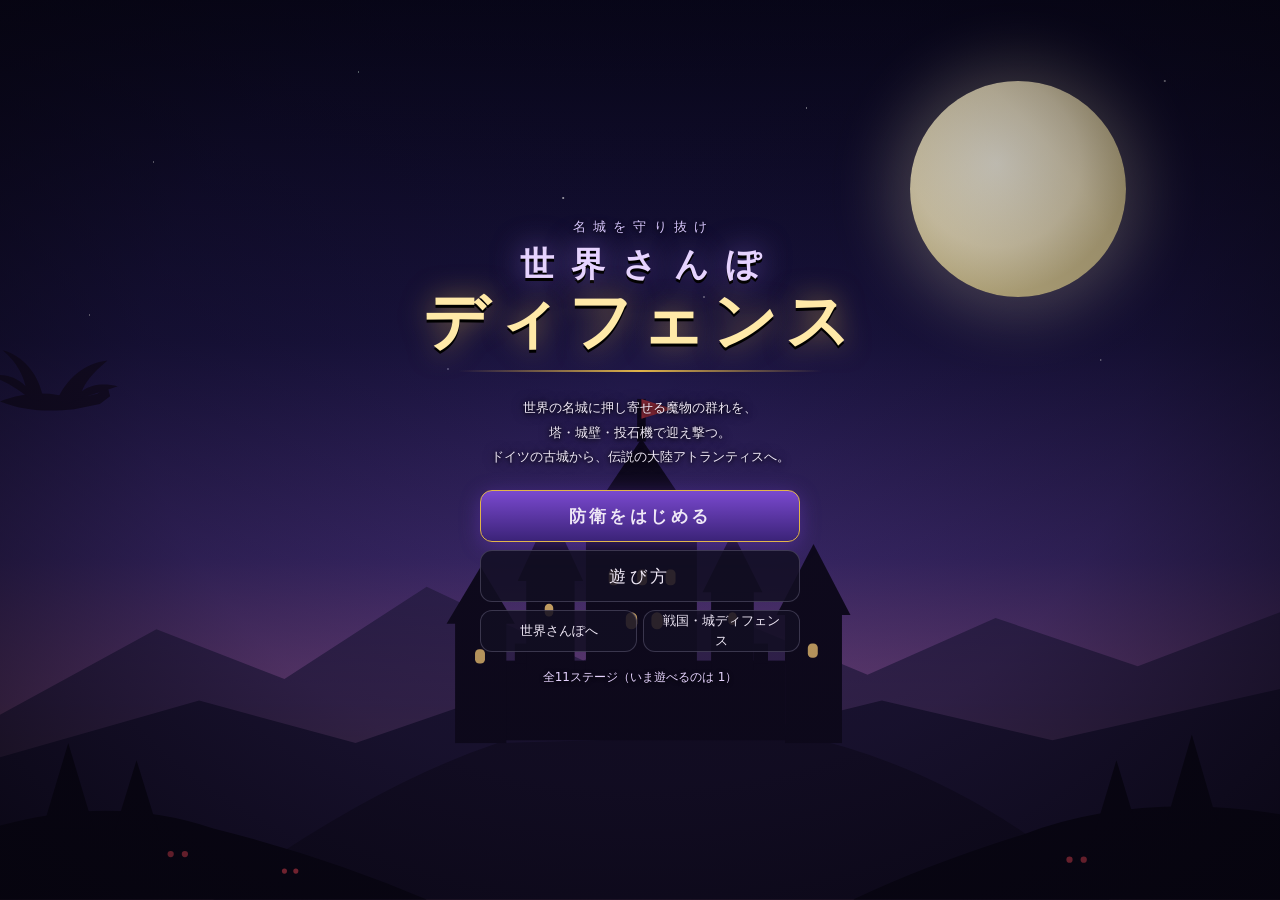
==== world/index.html @ 7fe962d1 "世界さんぽディフェンス（タワー配置型）を追加：スタート画面・本体・ハイデルベルク城の設定 Co-Authored-By: Claude Opus 5.5 <noreply@anthropic.com>" ====
<!DOCTYPE html>
<html lang="ja">
<head>
<meta charset="utf-8">
<meta name="viewport" content="width=device-width,initial-scale=1,viewport-fit=cover">
<meta name="theme-color" content="#120d24">
<meta name="apple-mobile-web-app-capable" content="yes">
<meta name="description" content="世界の名城に押し寄せる魔物の群れを、塔・城壁・投石機で迎え撃つタワーディフェンス">
<title>世界さんぽディフェンス</title>
<style>
:root{--gold:#e2b54a;--tx:#efe8f6;--pa:rgba(18,14,34,.86);--ln:rgba(226,214,255,.2)}
*{box-sizing:border-box}
html,body{margin:0;height:100%;background:#0d0a1c;color:var(--tx);font:500 14px/1.6 "Hiragino Sans","Noto Sans JP",system-ui,sans-serif;-webkit-text-size-adjust:100%}
body{overflow:hidden;-webkit-user-select:none;user-select:none}
button,a{font:inherit;color:inherit}
.mc{font-family:"Hiragino Mincho ProN","Yu Mincho","Noto Serif JP",serif}
/* 背景: 月夜の城と竜（このゲームのために描いた影絵） */
.sky{position:fixed;inset:0;background:linear-gradient(180deg,#07061a 0%,#1a1440 38%,#3d2a6e 62%,#7a4a8a 78%,#c27a7a 90%)}
.stars{position:fixed;inset:0;background-image:radial-gradient(1px 1px at 12% 18%,#fff,transparent),radial-gradient(1px 1px at 28% 8%,#dfe,transparent),radial-gradient(1.5px 1.5px at 44% 22%,#fff,transparent),radial-gradient(1px 1px at 63% 12%,#fff,transparent),radial-gradient(1px 1px at 79% 26%,#eef,transparent),radial-gradient(1.5px 1.5px at 91% 9%,#fff,transparent),radial-gradient(1px 1px at 7% 35%,#fff,transparent),radial-gradient(1px 1px at 55% 33%,#fff,transparent),radial-gradient(1px 1px at 86% 40%,#fff,transparent),radial-gradient(1px 1px at 35% 41%,#ddf,transparent);animation:tw 5s ease-in-out infinite alternate}
@keyframes tw{to{opacity:.55}}
.moon{position:fixed;right:12%;top:9%;width:24vmin;height:24vmin;border-radius:50%;background:radial-gradient(circle at 40% 38%,#fffbe8 0%,#f3e7c0 45%,#d8c890 70%);box-shadow:0 0 60px 18px rgba(255,240,200,.28)}
#bg{position:fixed;inset:0;z-index:0}
#bg svg{position:absolute;left:50%;bottom:0;transform:translateX(-50%);width:max(100%,900px);height:auto}
#bg::after{content:"";position:absolute;inset:0;background:radial-gradient(ellipse at 50% 42%,transparent 0%,rgba(8,5,18,.3) 55%,rgba(6,4,14,.85) 100%)}
.drag{animation:fly 16s linear infinite}
@keyframes fly{from{transform:translate(-160px,30px)}to{transform:translate(1060px,-40px)}}
.scr{position:fixed;inset:0;z-index:2;display:flex;align-items:center;justify-content:center;padding:calc(env(safe-area-inset-top,0px) + 12px) 12px calc(env(safe-area-inset-bottom,0px) + 12px);overflow:auto}
.scr[hidden]{display:none}
/* タイトル */
#title{flex-direction:column;text-align:center;gap:14px}
.logo{position:relative;padding:4px 18px 10px;animation:in 1s ease-out}
.logo small{display:block;color:#d9c8ff;font-size:13px;letter-spacing:.55em;padding-left:.55em;margin-bottom:8px;text-shadow:0 1px 4px #000}
.logo h1{margin:0;color:#f6ecff;font-weight:800;line-height:1.15;text-shadow:0 3px 0 #000,0 0 30px rgba(141,107,216,.75)}
.logo h1 span{display:block;white-space:nowrap}
.logo .l1{font-size:clamp(20px,6vw,34px);letter-spacing:.5em;padding-left:.5em;color:#e6d3ff}
.logo .l2{font-size:clamp(34px,10.5vw,64px);letter-spacing:.1em;color:#ffe9a8;text-shadow:0 3px 0 #000,0 0 28px rgba(226,181,74,.6)}
.logo::after{content:"";display:block;height:2px;margin:12px auto 0;width:84%;background:linear-gradient(90deg,transparent,var(--gold),transparent)}
.lead{margin:0;font-size:13px;line-height:1.9;text-shadow:0 1px 4px #000,0 0 12px rgba(0,0,0,.7)}
.menu{display:flex;flex-direction:column;gap:8px;width:min(320px,90%);margin-top:6px;animation:in 1.3s ease-out}
.btn{display:inline-flex;align-items:center;justify-content:center;min-height:44px;padding:0 14px;border-radius:12px;border:1px solid var(--ln);background:var(--pa);text-decoration:none;cursor:pointer;-webkit-tap-highlight-color:transparent}
.btn:active{transform:scale(.97)}
.go{background:linear-gradient(180deg,#7a49cf,#3b2378);border-color:var(--gold);font-weight:700;box-shadow:0 4px 20px rgba(110,60,200,.45)}
.menu>.btn{min-height:52px;font-size:17px;letter-spacing:.2em}
.sub{display:flex;gap:6px} .sub .btn{flex:1;font-size:12.5px;min-height:40px}
.prog{margin:2px 0 0;font-size:12px;color:#e6d3ff;text-shadow:0 1px 4px #000}
@keyframes in{from{opacity:0;transform:translateY(10px)}}
/* シート */
.sheet{width:min(560px,100%);max-height:100%;overflow:auto;-webkit-overflow-scrolling:touch;background:rgba(20,16,38,.95);border:1px solid #5d4c94;border-radius:16px;padding:16px;box-shadow:0 12px 40px rgba(0,0,0,.6);animation:in .4s ease-out}
.sheet h1{margin:2px 0;font-size:24px;letter-spacing:.12em;color:#f6ecff}
.sheet h2{margin:14px 0 6px;font-size:15px;letter-spacing:.08em;border-bottom:1px solid var(--ln);padding-bottom:4px}
.sheet p{margin:6px 0}
.era{font-size:11px;opacity:.7;letter-spacing:.2em;margin:0} .note{font-size:12.5px;opacity:.88}
.st{list-style:none;margin:10px 0 0;padding:0;display:flex;flex-direction:column;gap:5px}
.st li{display:grid;grid-template-columns:auto 1fr auto;grid-template-areas:"no b em" "no s em";gap:0 10px;align-items:center;padding:8px 10px;border-radius:10px;background:rgba(255,255,255,.04);border:1px solid var(--ln)}
.st .no{grid-area:no;font-size:11px;line-height:1.2;color:#cdbaf5;width:4.4em;text-align:center}
.st b{grid-area:b;font-size:16px;letter-spacing:.06em} .st small{grid-area:s;font-size:11px;opacity:.75}
.st em{grid-area:em;font-style:normal;font-size:11px;text-align:right;opacity:.8}
.st li.ok{cursor:pointer;border-color:var(--gold);background:rgba(90,50,170,.35)} .st li.ok em{color:#ffd98a;opacity:1;font-weight:700}
.st li.ok:active{transform:scale(.99)} .st li.lock{opacity:.5} .st li.cl em{color:#9be38a}
.st .star{color:#ffd24a;letter-spacing:.05em;font-size:13px}.st .star s{color:#4a4366;text-decoration:none}
.act{display:flex;gap:6px;flex-wrap:wrap;margin-top:12px} .act .btn{flex:1;min-width:110px}
.tw{display:grid;grid-template-columns:repeat(2,1fr);gap:6px;margin:6px 0}
.tw div{display:flex;gap:8px;align-items:flex-start;padding:8px;border-radius:10px;background:rgba(255,255,255,.04);border:1px solid var(--ln);font-size:12px;line-height:1.5}
.tw svg{width:30px;height:30px;flex:none;color:#e9dcff}
.tw b{display:block;font-size:13.5px;color:#ffd98a} .tw strong{color:#ffb070}
.en{display:flex;flex-wrap:wrap;gap:4px 6px;margin:6px 0;font-size:12px}
.en span{padding:2px 8px;border-radius:10px;background:rgba(255,255,255,.06);border:1px solid var(--ln)}
.en span.air{border-color:#9a7ae0}
.toast{position:fixed;left:50%;top:calc(env(safe-area-inset-top,0px) + 16px);transform:translateX(-50%);z-index:9;background:rgba(18,14,34,.94);border:1px solid var(--gold);border-radius:10px;padding:8px 14px;font-size:13px;transition:opacity .5s}
@media (prefers-reduced-motion:reduce){*{animation:none!important}}
</style>
</head>
<body>
<div class="sky"></div><div class="stars"></div><div class="moon"></div>
<div id="bg" aria-hidden="true">
<svg viewBox="0 0 900 520" preserveAspectRatio="xMidYMax meet">
  <!-- 飛ぶ竜 -->
  <g class="drag" fill="#140c22" opacity=".9"><g transform="translate(0 150) scale(.9)">
    <path d="M0 22 C20 14 40 14 58 20 L76 16 L84 10 L86 18 L78 24 L58 28 C40 30 20 30 0 22Z"/>
    <path d="M34 20 C30 0 18 -14 2 -18 C14 -8 18 2 20 10 C12 2 2 0 -8 2 C4 6 14 12 26 22Z"/>
    <path d="M44 22 C52 4 66 -8 84 -10 C72 0 66 8 64 14 C72 8 82 8 92 10 C80 14 66 18 52 24Z"/>
    <path d="M0 22 L-26 30 L-14 22 L-30 18Z"/></g></g>
  <!-- 遠くの山 -->
  <path d="M0 390 L110 330 L200 365 L300 300 L410 352 L500 316 L610 362 L700 322 L800 356 L900 318 L900 520 L0 520Z" fill="#2a1f4a" opacity=".75"/>
  <path d="M0 420 L140 380 L250 410 L360 372 L490 412 L620 380 L740 408 L900 372 L900 520 L0 520Z" fill="#1e1638"/>
  <!-- 岩山と城（尖塔・城壁・円塔） -->
  <path d="M150 520 Q260 440 350 410 L560 404 Q680 430 780 520Z" fill="#150f28"/>
  <g fill="#0f0a1e">
    <rect x="352" y="352" width="200" height="56"/>
    <g><rect x="340" y="340" width="10" height="14"/><rect x="362" y="340" width="10" height="14"/><rect x="384" y="340" width="10" height="14"/><rect x="530" y="340" width="10" height="14"/><rect x="552" y="340" width="10" height="14"/></g>
    <rect x="412" y="262" width="78" height="96"/><path d="M404 266 L451 196 L498 266Z"/><rect x="448" y="168" width="6" height="30"/>
    <rect x="370" y="292" width="34" height="66"/><path d="M364 296 L387 246 L410 296Z"/>
    <rect x="500" y="300" width="30" height="58"/><path d="M494 304 L515 262 L536 304Z"/>
    <rect x="320" y="322" width="36" height="88"/><path d="M314 326 L338 286 L362 326Z"/>
    <rect x="552" y="316" width="40" height="94"/><path d="M546 320 L572 270 L598 320Z"/>
  </g>
  <path d="M451 168 l22 7 -22 7z" fill="#8a2a3a"/>
  <!-- 窓あかり -->
  <g fill="#ffcf7a" opacity=".9"><rect x="428" y="288" width="7" height="11" rx="3"/><rect x="448" y="288" width="7" height="11" rx="3"/><rect x="468" y="288" width="7" height="11" rx="3"/><rect x="440" y="318" width="8" height="12" rx="4"/><rect x="458" y="318" width="8" height="12" rx="4"/><rect x="383" y="312" width="6" height="9" rx="3"/><rect x="512" y="318" width="6" height="9" rx="3"/><rect x="568" y="340" width="7" height="10" rx="3"/><rect x="334" y="344" width="7" height="10" rx="3"/></g>
  <!-- 手前の森と魔物の目 -->
  <path d="M0 520 L0 468 Q80 446 150 470 Q230 490 300 520Z M900 520 L900 460 Q800 444 720 474 Q650 496 600 520Z" fill="#090614"/>
  <g fill="#090614"><path d="M30 470 l18 -60 18 60z"/><path d="M80 474 l16 -52 16 52z"/><path d="M820 466 l18 -62 18 62z"/><path d="M770 472 l15 -50 15 50z"/></g>
  <g fill="#ff4a5a"><circle cx="120" cy="488" r="2.2"/><circle cx="130" cy="488" r="2.2"/><circle cx="752" cy="492" r="2.2"/><circle cx="762" cy="492" r="2.2"/><circle cx="200" cy="500" r="1.8"/><circle cx="208" cy="500" r="1.8"/></g>
</svg>
</div>

<section class="scr" id="title">
  <div class="logo mc"><small>名城を守り抜け</small><h1><span class="l1">世界さんぽ</span><span class="l2">ディフェンス</span></h1></div>
  <p class="lead">世界の名城に押し寄せる魔物の群れを、<br>塔・城壁・投石機で迎え撃つ。<br>ドイツの古城から、伝説の大陸アトランティスへ。</p>
  <div class="menu">
    <button class="btn go mc" id="tPlay">防衛をはじめる</button>
    <button class="btn mc" id="tHow">遊び方</button>
    <div class="sub"><a class="btn" href="/sekai/">世界さんぽへ</a><a class="btn" href="/defence-castle/">戦国・城ディフェンス</a></div>
  </div>
  <p class="prog" id="prog"></p>
</section>

<section class="scr" id="stages" hidden>
  <div class="sheet"><p class="era">ステージ選び</p><h1 class="mc">守る城を選ぶ</h1>
    <p class="note">小さな城から順に。進むほど魔物は強く、数も増えます。泉の結界を多く残して守り抜くほど★が増えます。</p>
    <ol class="st mc" id="stList"></ol>
    <div class="act"><button class="btn" data-go="title">タイトルへ</button></div></div>
</section>

<section class="scr" id="how" hidden>
  <div class="sheet"><p class="era">遊び方</p><h1 class="mc">防衛の心得</h1>
  <h2 class="mc">勝ち負け</h2><p>魔物は<b>闇の門</b>から現れ、決まった道を通って城の奥の<b>聖なる泉</b>をめざします。たどり着かれるたびに泉の結界が削れ、0になると負け。<b>全10波</b>を守り抜けば勝ちです。</p>
  <h2 class="mc">塔を建てる</h2><p>地面の<b>金色の輪（＋）</b>をタップして塔を選びます。建てた塔をタップすると<b>強化</b>（3段階）や<b>売却</b>（使った金貨の7割が戻る）。塔は近づいた敵を自動で攻撃します。</p>
  <div class="tw">
    <div><svg viewBox="0 0 32 32" fill="currentColor"><path d="M9 29h14l-2-17H11z"/><path d="M8 12h16v-3h-2v1.5h-2V9h-2v1.5h-4V9h-2v1.5h-2V9H8z"/><path d="M9 9 16 2l7 7z" opacity=".75"/></svg><span><b class="mc">弓の塔</b>速く射る。空の敵も撃てる。骸骨兵には効きにくい</span></div>
    <div><svg viewBox="0 0 32 32" fill="currentColor"><circle cx="9" cy="25" r="3.2"/><circle cx="23" cy="25" r="3.2"/><path d="M5 20h22v3H5z"/><path d="m12 21 12-15 2 1.6L14.6 22z"/><circle cx="25.5" cy="5.5" r="3"/></svg><span><b class="mc">投石機</b>遠くの群れをまとめて砕く。近すぎる敵と空の敵は撃てない</span></div>
    <div><svg viewBox="0 0 32 32" fill="currentColor"><path d="M11 30h10l-1.5-14h-7z"/><path d="M9.5 16h13L16 5z" opacity=".8"/><path d="m16 0 3 3.5-3 3.5-3-3.5z" fill="#9fe8ff"/></svg><span><b class="mc">魔法の塔</b>鎧を通す魔法。当たった敵は遅くなる。最大まで強化すると連鎖する</span></div>
    <div><svg viewBox="0 0 32 32" fill="currentColor"><path d="M2 12h4V9h3v3h4V9h6v3h4V9h3v3h4v16H2z"/></svg><span><b class="mc">城壁</b>道の上の<strong>橙の輪</strong>に建てる。地上の敵は壊すまで進めない。壊れたら建て直せる</span></div>
  </div>
  <h2 class="mc">魔物</h2>
  <div class="en"><span>ゴブリン（弱いが数が多い）</span><span>魔狼（とても速い）</span><span>オーク（鎧が厚い）</span><span>骸骨兵（矢が効きにくい）</span><span>トロル（固く、城壁を壊す）</span><span>オーガの王（大将）</span><span class="air">大コウモリ（空）</span><span class="air">ワイバーン（空・固い）</span><span class="air">黒竜（空の大将）</span></div>
  <p class="note">赤い矢印は地上の敵、紫は空の敵の通り道。空の敵は城壁も建物も越えて泉へ向かうので、<b>弓か魔法</b>で迎え撃ちましょう。</p>
  <h2 class="mc">波と金貨</h2><p>画面下の<b>「防衛開始」</b>で第1波が来ます。波が出そろうと次の波までの秒読みが始まり、<b>早めに呼ぶほど金貨がもらえます</b>。魔物を倒しても金貨が入ります。次の波の顔ぶれは画面の下に出ます。</p>
  <h2 class="mc">流星</h2><p>左下の<b>流星</b>を押してから地面をタップすると、空から火の玉が落ちて地上の魔物をまとめて焼き払い、しばらく足を鈍らせます。使うと40秒待ちます。</p>
  <h2 class="mc">操作</h2><p>1本指で見回し、2本指でつまんで拡大・ひねって回転（右下の ⟳ でも回せます）。右上で速さ（×1・×2・×3）と一時停止。パソコンではドラッグ・ホイール・Q/Eキー。</p>
  <h2 class="mc">コツ</h2><p>道が合わさる所（橋・門）に塔を集め、城壁で足止めしたところを投石機で砕くのが基本。城壁の前で詰まった群れに流星を落とすと一網打尽です。</p>
  <div class="act"><button class="btn go" data-go="title">戻る</button></div></div>
</section>

<script src="stages.js"></script>
<script>
(function(){
const {STAGES,SAVE}=window.SekaiTDStages;
const $=id=>document.getElementById(id);
let sv={}; try{ sv=JSON.parse(localStorage.getItem(SAVE)||'{}'); }catch(e){}
const rec=id=>(sv.stages||{})[id]||{};
function show(id){ for(const s of document.querySelectorAll('.scr')) s.hidden=s.id!==id; if(id==='stages') renderStages(); history.replaceState(null,'',id==='title'?location.pathname+location.search:'#'+id); }
function toast(t){ const d=document.createElement('div'); d.className='toast'; d.textContent=t; document.body.appendChild(d); setTimeout(()=>d.style.opacity=0,1800); setTimeout(()=>d.remove(),2400); }
const free=/[?&]all\b/.test(location.search);
function renderStages(){
  $('stList').innerHTML=STAGES.map((s,i)=>{ const r=rec(s.id),prevOk=i===0||rec(STAGES[i-1].id).cleared||free,ok=!!s.url&&prevOk,cl=r.cleared,stars=r.stars||0;
    return `<li class="${ok?'ok':'lock'}${cl?' cl':''}" data-i="${i}"><span class="no">第${i+1}<br>ステージ</span><b>${s.name}</b><small>${s.land}・${s.feat}</small><em>${cl?`<span class="star">${'★'.repeat(stars)}<s>${'★'.repeat(3-stars)}</s></span><br>守り抜いた`:ok?'出陣できる':s.url?'前の城を<br>守り抜くと':'準備中'}</em></li>`; }).join('');
  $('stList').querySelectorAll('li').forEach(li=>li.onclick=()=>{ const s=STAGES[+li.dataset.i]; if(li.classList.contains('ok')) location.href=s.url; else toast(s.url?'前の城を守り抜くと出陣できます':'この城は準備中です'); });
}
const done=STAGES.filter(s=>rec(s.id).cleared).length, stars=STAGES.reduce((a,s)=>a+(rec(s.id).stars||0),0);
$('prog').textContent=done?`守り抜いた城 ${done}／${STAGES.length}　・　★ ${stars}`:`全${STAGES.length}ステージ（いま遊べるのは ${STAGES.filter(s=>s.url).length}）`;
$('tPlay').onclick=()=>show('stages'); $('tHow').onclick=()=>show('how');
document.querySelectorAll('[data-go]').forEach(b=>b.onclick=()=>show(b.dataset.go));
const h=location.hash.slice(1); show(['stages','how'].includes(h)?h:'title');
})();
</script>
</body>
</html>
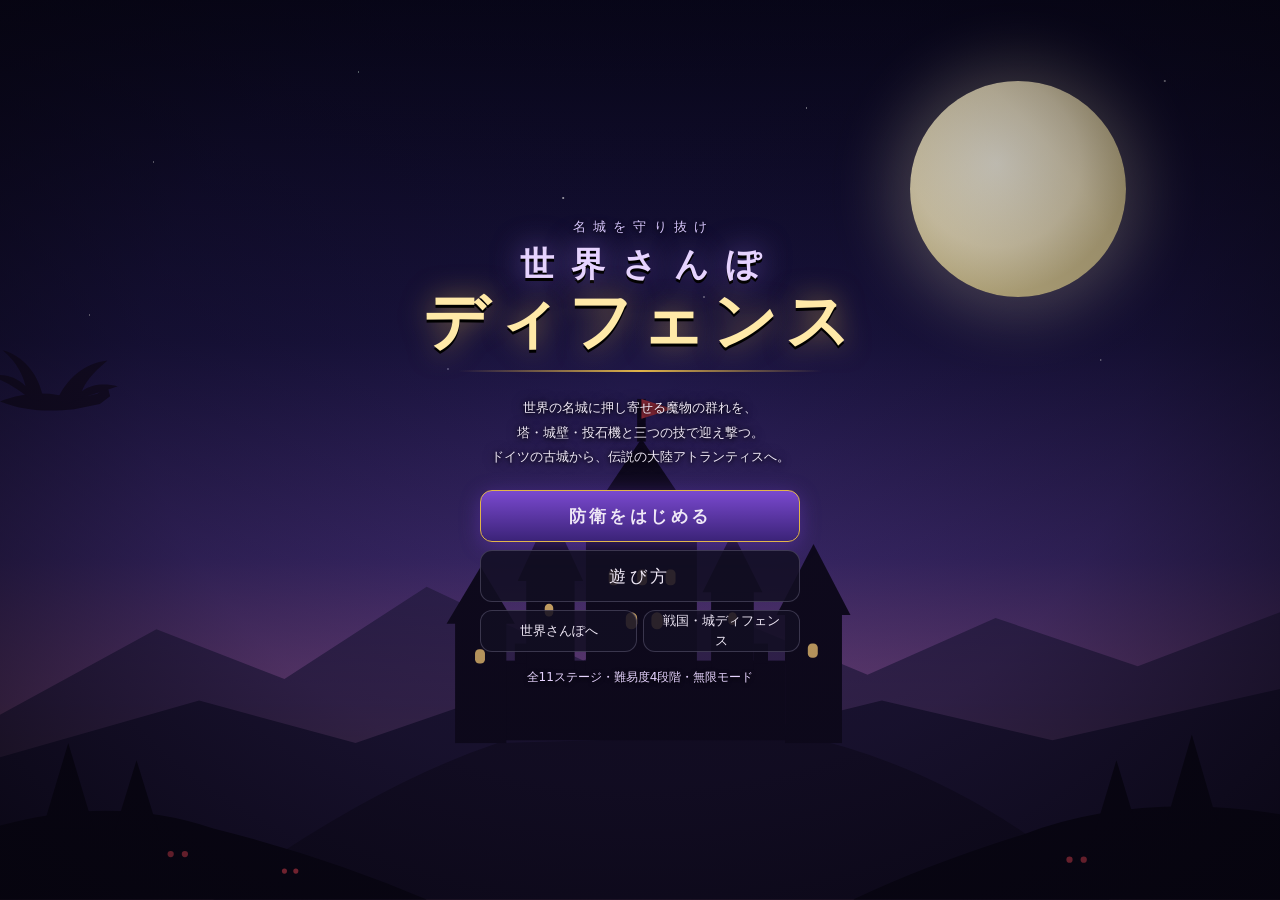
==== commit 4fa696e8: "世界さんぽディフェンス：新しい魔物と精鋭・波の作戦・塔の分岐強化と狙い・軍旗と金鉱・技3つ・点数と自己ベスト・難易度4段階・無限モード Co-Authored-By: Claude Opus 5.5 " ====
--- a/world/index.html
+++ b/world/index.html
@@ -66,6 +66,12 @@
 .en{display:flex;flex-wrap:wrap;gap:4px 6px;margin:6px 0;font-size:12px}
 .en span{padding:2px 8px;border-radius:10px;background:rgba(255,255,255,.06);border:1px solid var(--ln)}
 .en span.air{border-color:#9a7ae0}
+.lbl{margin:10px 0 4px;font-size:11.5px;letter-spacing:.2em;opacity:.8}
+.chips{display:flex;gap:5px;flex-wrap:wrap}
+.chips button{flex:1;min-width:70px;min-height:38px;border-radius:10px;border:1px solid var(--ln);background:transparent;color:inherit;font:inherit;font-size:12.5px;cursor:pointer}
+.chips button small{display:block;font-size:9.5px;opacity:.7}
+.chips button.on{border-color:var(--gold);color:#ffd978;background:rgba(226,181,74,.14)}
+.st .bs{display:block;color:#ffe9a8;font-weight:700;font-size:11.5px}
 .toast{position:fixed;left:50%;top:calc(env(safe-area-inset-top,0px) + 16px);transform:translateX(-50%);z-index:9;background:rgba(18,14,34,.94);border:1px solid var(--gold);border-radius:10px;padding:8px 14px;font-size:13px;transition:opacity .5s}
 @media (prefers-reduced-motion:reduce){*{animation:none!important}}
 </style>
@@ -106,7 +112,7 @@
 
 <section class="scr" id="title">
   <div class="logo mc"><small>名城を守り抜け</small><h1><span class="l1">世界さんぽ</span><span class="l2">ディフェンス</span></h1></div>
-  <p class="lead">世界の名城に押し寄せる魔物の群れを、<br>塔・城壁・投石機で迎え撃つ。<br>ドイツの古城から、伝説の大陸アトランティスへ。</p>
+  <p class="lead">世界の名城に押し寄せる魔物の群れを、<br>塔・城壁・投石機と三つの技で迎え撃つ。<br>ドイツの古城から、伝説の大陸アトランティスへ。</p>
   <div class="menu">
     <button class="btn go mc" id="tPlay">防衛をはじめる</button>
     <button class="btn mc" id="tHow">遊び方</button>
@@ -117,28 +123,34 @@
 
 <section class="scr" id="stages" hidden>
   <div class="sheet"><p class="era">ステージ選び</p><h1 class="mc">守る城を選ぶ</h1>
-    <p class="note">小さな城から順に。進むほど魔物は強く、数も増えます。泉の結界を多く残して守り抜くほど★が増えます。</p>
+    <p class="note">小さな城から順に。進むほど魔物は強く、新しい魔物も現れます。点数は難易度ごとに記録されます。</p>
+    <p class="lbl">難易度</p><div class="chips" id="dfs"></div>
+    <p class="lbl">遊び方</p><div class="chips" id="mds"><button data-md="n">10波を守る</button><button data-md="e">無限モード<small>クリアした城だけ</small></button></div>
     <ol class="st mc" id="stList"></ol>
+    <p class="note" id="total"></p>
     <div class="act"><button class="btn" data-go="title">タイトルへ</button></div></div>
 </section>
 
 <section class="scr" id="how" hidden>
   <div class="sheet"><p class="era">遊び方</p><h1 class="mc">防衛の心得</h1>
   <h2 class="mc">勝ち負け</h2><p>魔物は<b>闇の門</b>から現れ、決まった道を通って城の奥の<b>聖なる泉</b>をめざします。たどり着かれるたびに泉の結界が削れ、0になると負け。<b>全10波</b>を守り抜けば勝ちです。</p>
-  <h2 class="mc">塔を建てる</h2><p>地面の<b>金色の輪（＋）</b>をタップして塔を選びます。建てた塔をタップすると<b>強化</b>（3段階）や<b>売却</b>（使った金貨の7割が戻る）。塔は近づいた敵を自動で攻撃します。</p>
+  <h2 class="mc">塔を建てる・強化する</h2><p>地面の<b>金色の輪（＋）</b>をタップして塔を選びます。建てた塔をタップすると強化・売却（7割が戻る）・<b>狙う相手</b>（先頭／固い敵／空優先／群れ）の切り替え。<b>Lv3は二つの道から一つを選ぶ</b>（あとから変えられません）。</p>
   <div class="tw">
-    <div><svg viewBox="0 0 32 32" fill="currentColor"><path d="M9 29h14l-2-17H11z"/><path d="M8 12h16v-3h-2v1.5h-2V9h-2v1.5h-4V9h-2v1.5h-2V9H8z"/><path d="M9 9 16 2l7 7z" opacity=".75"/></svg><span><b class="mc">弓の塔</b>速く射る。空の敵も撃てる。骸骨兵には効きにくい</span></div>
-    <div><svg viewBox="0 0 32 32" fill="currentColor"><circle cx="9" cy="25" r="3.2"/><circle cx="23" cy="25" r="3.2"/><path d="M5 20h22v3H5z"/><path d="m12 21 12-15 2 1.6L14.6 22z"/><circle cx="25.5" cy="5.5" r="3"/></svg><span><b class="mc">投石機</b>遠くの群れをまとめて砕く。近すぎる敵と空の敵は撃てない</span></div>
-    <div><svg viewBox="0 0 32 32" fill="currentColor"><path d="M11 30h10l-1.5-14h-7z"/><path d="M9.5 16h13L16 5z" opacity=".8"/><path d="m16 0 3 3.5-3 3.5-3-3.5z" fill="#9fe8ff"/></svg><span><b class="mc">魔法の塔</b>鎧を通す魔法。当たった敵は遅くなる。最大まで強化すると連鎖する</span></div>
-    <div><svg viewBox="0 0 32 32" fill="currentColor"><path d="M2 12h4V9h3v3h4V9h6v3h4V9h3v3h4v16H2z"/></svg><span><b class="mc">城壁</b>道の上の<strong>橙の輪</strong>に建てる。地上の敵は壊すまで進めない。壊れたら建て直せる</span></div>
+    <div><svg viewBox="0 0 32 32" fill="currentColor"><path d="M9 29h14l-2-17H11z"/><path d="M8 12h16v-3h-2v1.5h-2V9h-2v1.5h-4V9h-2v1.5h-2V9H8z"/><path d="M9 9 16 2l7 7z" opacity=".75"/></svg><span><b class="mc">弓の塔</b>速い・空も撃てる。Lv3：<strong>連射</strong>か<strong>狙撃</strong>（鎧を通す一撃）</span></div>
+    <div><svg viewBox="0 0 32 32" fill="currentColor"><circle cx="9" cy="25" r="3.2"/><circle cx="23" cy="25" r="3.2"/><path d="M5 20h22v3H5z"/><path d="m12 21 12-15 2 1.6L14.6 22z"/><circle cx="25.5" cy="5.5" r="3"/></svg><span><b class="mc">投石機</b>群れをまとめて砕く。空は撃てない。Lv3：<strong>火炎</strong>（燃える床）か<strong>氷</strong>（足止め）</span></div>
+    <div><svg viewBox="0 0 32 32" fill="currentColor"><path d="M11 30h10l-1.5-14h-7z"/><path d="M9.5 16h13L16 5z" opacity=".8"/><path d="m16 0 3 3.5-3 3.5-3-3.5z" fill="#9fe8ff"/></svg><span><b class="mc">魔法の塔</b>鎧を通し、霊体にも効く。Lv3：<strong>雷</strong>（4体に連鎖）か<strong>呪い</strong>（傷が4割増し）</span></div>
+    <div><svg viewBox="0 0 32 32" fill="currentColor"><path d="M8 30h10v-3H8z"/><path d="M12 27V3h2v24z"/><path d="M14 4h13l-3 5 3 5H14z" fill="#e85a4a"/></svg><span><b class="mc">軍旗の塔</b>攻撃しないが、まわりの塔の威力・速さ・射程を上げる</span></div>
+    <div><svg viewBox="0 0 32 32" fill="currentColor"><path d="M3 26 10 9l7 6 4-5 8 16z" opacity=".7"/><circle cx="23" cy="25" r="4" fill="#ffd040"/></svg><span><b class="mc">金鉱</b>波のはじめに金貨を生む。今の守りか、先への投資か</span></div>
+    <div><svg viewBox="0 0 32 32" fill="currentColor"><path d="M2 12h4V9h3v3h4V9h6v3h4V9h3v3h4v16H2z"/></svg><span><b class="mc">城壁</b>道の上の<strong>橙の輪</strong>に建てる。地上の敵は壊すまで進めない</span></div>
   </div>
   <h2 class="mc">魔物</h2>
-  <div class="en"><span>ゴブリン（弱いが数が多い）</span><span>魔狼（とても速い）</span><span>オーク（鎧が厚い）</span><span>骸骨兵（矢が効きにくい）</span><span>トロル（固く、城壁を壊す）</span><span>オーガの王（大将）</span><span class="air">大コウモリ（空）</span><span class="air">ワイバーン（空・固い）</span><span class="air">黒竜（空の大将）</span></div>
-  <p class="note">赤い矢印は地上の敵、紫は空の敵の通り道。空の敵は城壁も建物も越えて泉へ向かうので、<b>弓か魔法</b>で迎え撃ちましょう。</p>
-  <h2 class="mc">波と金貨</h2><p>画面下の<b>「防衛開始」</b>で第1波が来ます。波が出そろうと次の波までの秒読みが始まり、<b>早めに呼ぶほど金貨がもらえます</b>。魔物を倒しても金貨が入ります。次の波の顔ぶれは画面の下に出ます。</p>
-  <h2 class="mc">流星</h2><p>左下の<b>流星</b>を押してから地面をタップすると、空から火の玉が落ちて地上の魔物をまとめて焼き払い、しばらく足を鈍らせます。使うと40秒待ちます。</p>
-  <h2 class="mc">操作</h2><p>1本指で見回し、2本指でつまんで拡大・ひねって回転（右下の ⟳ でも回せます）。右上で速さ（×1・×2・×3）と一時停止。パソコンではドラッグ・ホイール・Q/Eキー。</p>
-  <h2 class="mc">コツ</h2><p>道が合わさる所（橋・門）に塔を集め、城壁で足止めしたところを投石機で砕くのが基本。城壁の前で詰まった群れに流星を落とすと一網打尽です。</p>
+  <div class="en"><span>ゴブリン</span><span>魔狼（速い）</span><span>オーク（鎧）</span><span>骸骨兵（矢が効きにくい）</span><span>トロル（固い）</span><span>盾兵（盾が矢と石を防ぐ→魔法で割る）</span><span>霊体（魔法と流星だけ効く・壁をすり抜け）</span><span>回復僧（仲間を治す→先に倒す）</span><span>分裂スライム（倒すと分かれる）</span><span>投石オーク（塔を止める）</span><span>狼騎兵（壁を跳ぶ）</span><span>オーガの王（吠えて仲間を速く・手下を呼ぶ）</span><span class="air">大コウモリ</span><span class="air">ワイバーン</span><span class="air">黒竜（炎で塔を止める）</span></div>
+  <p class="note">足元が光る魔物は<b>精鋭</b>（金＝疾風・青＝鉄壁・緑＝再生）。倒すと金貨2倍・点3倍。</p>
+  <h2 class="mc">波</h2><p>波にはそれぞれ作戦があります（様子見・二手・速攻・空と陸・小ボス・静かな波・怒涛・挟み撃ち・精鋭部隊・決戦）。次の波の顔ぶれは画面の下に。波が出そろうと秒読みが始まり、<b>早めに呼ぶほど金貨と点</b>。貯めた金貨には波ごとに<b>利子</b>がつきます。</p>
+  <h2 class="mc">技</h2><p><b>流星</b>（地面をタップ・地上の群れを焼く）、<b>凍風</b>（全部の魔物をほとんど止める）、<b>援軍</b>（道をタップ・騎士が15秒道をふさいで戦う）。使うとしばらく待ちます。</p>
+  <h2 class="mc">点数と★</h2><p>魔物を倒す・<b>コンボ</b>（続けて倒すほど倍率アップ）・<b>無傷の波</b>（1体も通さない）・早めに呼ぶ・最後に残った結界で点が入り、難易度の倍率がかかります。★1は守り抜く、★2は結界を半分以上、★3は結界をほぼ守って目標点以上。結果は画像にして保存・共有できます。</p>
+  <h2 class="mc">難易度と無限モード</h2><p>やさしい（点×0.6）・ふつう・むずかしい（点×1.5）・悪夢（点×2.2）。守り抜いた城は<b>無限モード</b>で、どこまで耐えられるか点数を競えます（5波ごとに大将）。</p>
+  <h2 class="mc">操作</h2><p>1本指で見回し、2本指でつまんで拡大・ひねって回転（右下の ⟳ でも）。右上で速さ（×1・×2・×3）と一時停止。パソコンではドラッグ・ホイール・Q/Eキー。</p>
   <div class="act"><button class="btn go" data-go="title">戻る</button></div></div>
 </section>
 
@@ -147,18 +159,30 @@
 (function(){
 const {STAGES,SAVE}=window.SekaiTDStages;
 const $=id=>document.getElementById(id);
+const DIFFS={easy:'やさしい',normal:'ふつう',hard:'むずかしい',nightmare:'悪夢'};
 let sv={}; try{ sv=JSON.parse(localStorage.getItem(SAVE)||'{}'); }catch(e){}
+const saveSv=()=>{ try{ localStorage.setItem(SAVE,JSON.stringify(sv)); }catch(e){} };
 const rec=id=>(sv.stages||{})[id]||{};
+const best=(id,k)=>((sv.best||{})[id]||{})[k];
+let DK=DIFFS[sv.diff]?sv.diff:'normal', EN=false;
+const fmt=n=>Math.round(n).toLocaleString('ja-JP');
 function show(id){ for(const s of document.querySelectorAll('.scr')) s.hidden=s.id!==id; if(id==='stages') renderStages(); history.replaceState(null,'',id==='title'?location.pathname+location.search:'#'+id); }
 function toast(t){ const d=document.createElement('div'); d.className='toast'; d.textContent=t; document.body.appendChild(d); setTimeout(()=>d.style.opacity=0,1800); setTimeout(()=>d.remove(),2400); }
 const free=/[?&]all\b/.test(location.search);
 function renderStages(){
-  $('stList').innerHTML=STAGES.map((s,i)=>{ const r=rec(s.id),prevOk=i===0||rec(STAGES[i-1].id).cleared||free,ok=!!s.url&&prevOk,cl=r.cleared,stars=r.stars||0;
-    return `<li class="${ok?'ok':'lock'}${cl?' cl':''}" data-i="${i}"><span class="no">第${i+1}<br>ステージ</span><b>${s.name}</b><small>${s.land}・${s.feat}</small><em>${cl?`<span class="star">${'★'.repeat(stars)}<s>${'★'.repeat(3-stars)}</s></span><br>守り抜いた`:ok?'出陣できる':s.url?'前の城を<br>守り抜くと':'準備中'}</em></li>`; }).join('');
-  $('stList').querySelectorAll('li').forEach(li=>li.onclick=()=>{ const s=STAGES[+li.dataset.i]; if(li.classList.contains('ok')) location.href=s.url; else toast(s.url?'前の城を守り抜くと出陣できます':'この城は準備中です'); });
+  $('dfs').innerHTML=Object.entries(DIFFS).map(([k,v])=>`<button data-df="${k}" class="${k===DK?'on':''}">${v}</button>`).join('');
+  $('dfs').querySelectorAll('[data-df]').forEach(b=>b.onclick=()=>{ DK=b.dataset.df; sv.diff=DK; saveSv(); renderStages(); });
+  $('mds').querySelectorAll('[data-md]').forEach(b=>{ b.classList.toggle('on',(b.dataset.md==='e')===EN); b.onclick=()=>{ EN=b.dataset.md==='e'; renderStages(); }; });
+  let tot=0;
+  $('stList').innerHTML=STAGES.map((s,i)=>{ const r=rec(s.id),prevOk=i===0||rec(STAGES[i-1].id).cleared||free,ok=!!s.url&&prevOk&&(!EN||r.cleared||free),cl=r.cleared,stars=r.stars||0,b=best(s.id,(EN?'∞':'')+DK);
+    if(b) tot+=b.score;
+    const sc=b?`<span class="bs">${fmt(b.score)}点${EN?`・第${b.wave}波`:''}</span>`:'';
+    return `<li class="${ok?'ok':'lock'}${cl?' cl':''}" data-i="${i}"><span class="no">第${i+1}<br>ステージ</span><b>${s.name}</b><small>${s.land}・${s.feat}</small><em>${cl?`<span class="star">${'★'.repeat(stars)}<s>${'★'.repeat(3-stars)}</s></span>`:''}${sc||(ok?'出陣できる':EN&&s.url?'守り抜くと<br>遊べる':s.url?'前の城を<br>守り抜くと':'準備中')}</em></li>`; }).join('');
+  $('stList').querySelectorAll('li').forEach(li=>li.onclick=()=>{ const s=STAGES[+li.dataset.i]; if(li.classList.contains('ok')) location.href=s.url+'&diff='+DK+(EN?'&endless':''); else toast(EN?'守り抜いた城だけ無限モードで遊べます':s.url?'前の城を守り抜くと出陣できます':'この城は準備中です'); });
+  $('total').textContent=tot?`${DIFFS[DK]}${EN?'・無限':''}の自己ベスト合計：${fmt(tot)}点`:'';
 }
 const done=STAGES.filter(s=>rec(s.id).cleared).length, stars=STAGES.reduce((a,s)=>a+(rec(s.id).stars||0),0);
-$('prog').textContent=done?`守り抜いた城 ${done}／${STAGES.length}　・　★ ${stars}`:`全${STAGES.length}ステージ（いま遊べるのは ${STAGES.filter(s=>s.url).length}）`;
+$('prog').textContent=done?`守り抜いた城 ${done}／${STAGES.length}　・　★ ${stars}／${STAGES.length*3}`:`全${STAGES.length}ステージ・難易度4段階・無限モード`;
 $('tPlay').onclick=()=>show('stages'); $('tHow').onclick=()=>show('how');
 document.querySelectorAll('[data-go]').forEach(b=>b.onclick=()=>show(b.dataset.go));
 const h=location.hash.slice(1); show(['stages','how'].includes(h)?h:'title');
